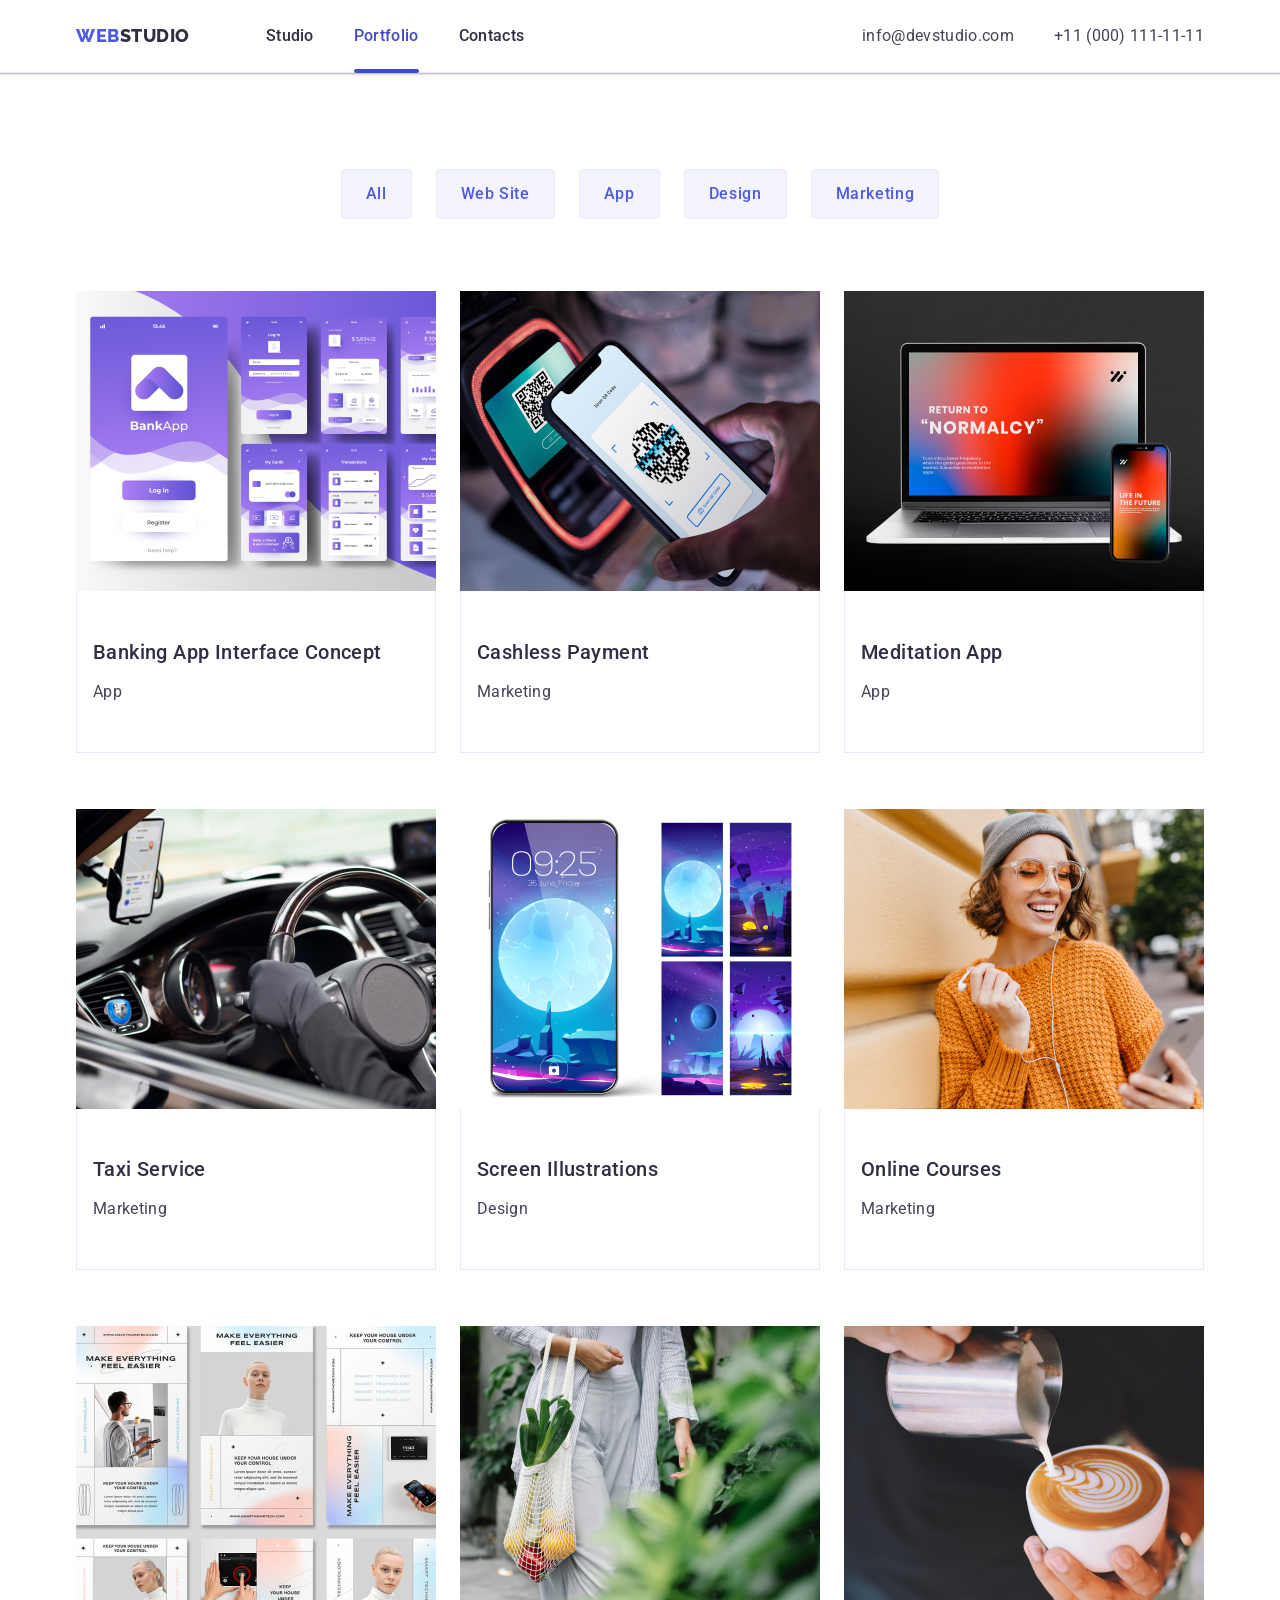
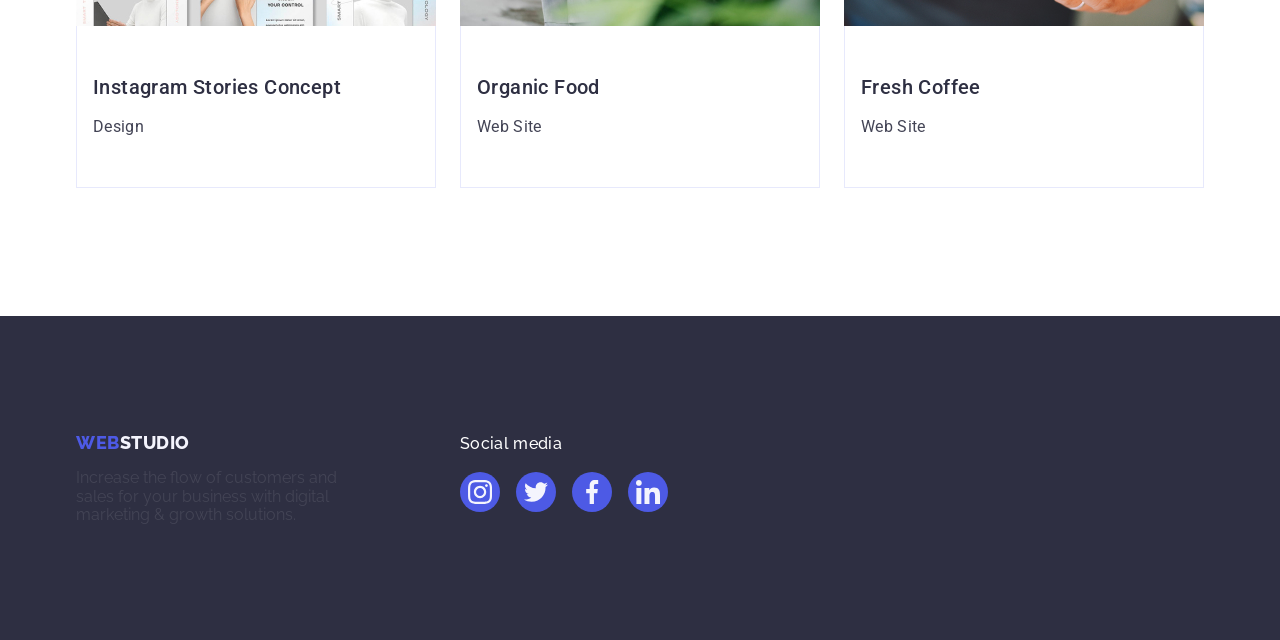
==== portfolio.html @ 7b994e78 "ю" ====
<!DOCTYPE html>
<html lang="en">

<head>
    <meta charset="UTF-8">
    <meta http-equiv="X-UA-Compatible" content="IE=edge">
    <meta name="viewport" content="width=device-width, initial-scale=1.0">
    <link rel="stylesheet" href="https://cdnjs.cloudflare.com/ajax/libs/modern-normalize/2.0.0/modern-normalize.min.css"
        integrity="sha512-4xo8blKMVCiXpTaLzQSLSw3KFOVPWhm/TRtuPVc4WG6kUgjH6J03IBuG7JZPkcWMxJ5huwaBpOpnwYElP/m6wg=="
        crossorigin="anonymous" referrerpolicy="no-referrer" />
    <link rel="stylesheet" href="./css/styles.css">
    <link rel="preconnect" href="https://fonts.googleapis.com">
    <link rel="preconnect" href="https://fonts.gstatic.com" crossorigin>
    <link
        href="https://fonts.googleapis.com/css2?family=Raleway:wght@800&family=Roboto:ital,wght@0,400;0,500;0,700;1,400&display=swap"
        rel="stylesheet">
    <link rel="stylesheet" href="node_modules/modern-normalize/modern-normalize.css">
    <link rel="stylesheet" href="./css/styles.css">
    <title>Document</title>
</head>

<body>

    <!-- header -->

    <header class="header">
        <div class="container-div container">
            <nav class="nav">
                <a class="logo link" href="./index.html">Web<span class="logo-color">Studio</span></a>
                <ul class="nav-menu list">
                    <li><a class="nav-menu-link link" href="./index.html">Studio</a></li>
                    <li><a class="nav-menu-link link current " href="./portfolio.html">Portfolio</a></li>
                    <li><a class="nav-menu-link link" href="">Contacts</a></li>
                </ul>
            </nav>
            <address class="address">
                <ul class="address-list list">
                    <li>
                        <a class="address-link link" href="mailto:info@devstudio.com">info@devstudio.com</a>
                    </li>
                    <li>
                        <a class="address-link link" href="tel:+110001111111">+11 (000) 111-11-11</a>
                    </li>
                </ul>
            </address>
        </div>
    </header>

    <!-- main -->

    <main>
        <section class="portfolio-main">
            <div class="container">
                <h1 hidden>What are we doing</h1>
                <ul class="portfolio-btn-list list">
                    <li><button class="button-link" type="button">All</button></li>
                    <li><button class="button-link" type="button">Web Site</button></li>
                    <li><button class="button-link" type="button">App</button></li>
                    <li><button class="button-link" type="button">Design</button></li>
                    <li><button class="button-link" type="button">Marketing</button></li>
                </ul>
                <ul class="portfolio-main-list list">
                    <li class="portf-li">
                        <a class="portf-a link" href="">
                            <div class="img-container">
                                <img class="" src="./images/img-portf-1.jpg"
                                    alt="a lot of phones on the purple background">
                                <p class="img-text"> 14 Stylish and User-Friendly App Design Concepts · Task Manager App
                                    · Calorie Tracker App · Exotic Fruit Ecommerce App · Cloud Storage App</p>
                            </div>
                            <div class="main-container-portf">
                                <h2 class="sect-h">Banking App Interface Concept</h2>
                                <p class="sect-p">App</p>
                            </div>
                        </a>
                    </li>
                    <li class="portf-li">
                        <a class="portf-a link" href="">
                            <div class="img-container">
                                <img src="./images/img-portf-2.jpg" alt="iphone on the background of the scaner">
                                <p class="img-text"> 14 Stylish and User-Friendly App Design Concepts · Task Manager App
                                    · Calorie Tracker App · Exotic Fruit Ecommerce App · Cloud Storage App</p>
                            </div>
                            <div class="main-container-portf">
                                <h2 class="sect-h">Cashless Payment</h2>
                                <p class="sect-p">Marketing</p>
                            </div>
                        </a>
                    </li>
                    <li class="portf-li">
                        <a class="portf-a link" href="">
                            <div class="img-container">
                                <img src="./images/img-portf-3.jpg" alt="iphone on the background of the MacBook">
                                <p class="img-text"> 14 Stylish and User-Friendly App Design Concepts · Task Manager App
                                    · Calorie Tracker App · Exotic Fruit Ecommerce App · Cloud Storage App</p>
                            </div>
                            <div class="main-container-portf">
                                <h2 class="sect-h">Meditation App</h2>
                                <p class="sect-p">App</p>
                            </div>
                        </a>
                    </li>
                    <li class="portf-li">
                        <a class="portf-a link" href="">
                            <div class="img-container">
                                <img src="./images/img-portf-4.jpg" alt="taxi salon" class="sect-2-img">
                                <p class="img-text"> 14 Stylish and User-Friendly App Design Concepts · Task Manager App
                                    · Calorie Tracker App · Exotic Fruit Ecommerce App · Cloud Storage App</p>
                            </div>
                            <div class="main-container-portf">
                                <h2 class="sect-h">Taxi Service</h2>
                                <p class="sect-p">Marketing</p>
                            </div>
                        </a>
                    </li>
                    <li class="portf-li">
                        <a class="portf-a link" href="">
                            <div class="img-container">
                                <img src="./images/img-portf-5.jpg" alt="purple phones">
                                <p class="img-text"> 14 Stylish and User-Friendly App Design Concepts · Task Manager App
                                    · Calorie Tracker App · Exotic Fruit Ecommerce App · Cloud Storage App</p>
                            </div>
                            <div class="main-container-portf">
                                <h2 class="sect-h">Screen Illustrations</h2>
                                <p class="sect-p">Design</p>
                            </div>
                        </a>
                    </li>
                    <li class="portf-li">
                        <a class="portf-a link" href="">
                            <div class="img-container">
                                <img src="./images/img-portf-6.jpg" alt="women in a yellow blouse">
                                <p class="img-text"> 14 Stylish and User-Friendly App Design Concepts · Task Manager App
                                    · Calorie Tracker App · Exotic Fruit Ecommerce App · Cloud Storage App</p>
                            </div>
                            <div class="main-container-portf">
                                <h2 class="sect-h">Online Courses</h2>
                                <p class="sect-p">Marketing</p>
                            </div>
                        </a>
                    </li>
                    <li class="portf-li">
                        <a class="portf-a link" href="">
                            <div class="img-container">
                                <img src="./images/img-portf-7.jpg" alt="instagramm stories">
                                <p class="img-text"> 14 Stylish and User-Friendly App Design Concepts · Task Manager App
                                    · Calorie Tracker App · Exotic Fruit Ecommerce App · Cloud Storage App</p>
                            </div>
                            <div class="main-container-portf">
                                <h2 class="sect-h">Instagram Stories Concept</h2>
                                <p class="sect-p">Design</p>
                            </div>
                        </a>
                    </li>
                    <li class="portf-li">
                        <a class="portf-a link" href="">
                            <div class="img-container">
                                <img src="./images/img-portf-8.jpg" alt="organic fod in a packet">
                                <p class="img-text"> 14 Stylish and User-Friendly App Design Concepts · Task Manager App
                                    · Calorie Tracker App · Exotic Fruit Ecommerce App · Cloud Storage App</p>
                            </div>
                            <div class="main-container-portf">
                                <h2 class="sect-h">Organic Food</h2>
                                <p class="sect-p">Web Site</p>
                            </div>
                        </a>
                    </li>
                    <li class="portf-li">
                        <a class="portf-a link" href="">
                            <div class="img-container">
                                <img src="./images/img-portf-9.jpg" alt="coffe">
                                <p class="img-text"> 14 Stylish and User-Friendly App Design Concepts · Task Manager App
                                    · Calorie Tracker App · Exotic Fruit Ecommerce App · Cloud Storage App</p>
                            </div>
                            <div class="main-container-portf">
                                <h2 class="sect-h">Fresh Coffee</h2>
                                <p class="sect-p">Web Site</p>
                            </div>
                        </a>
                    </li>
                </ul>
            </div>
        </section>
    </main>
    <!-- footer -->


    <footer class="footer">
        <div class="container-footer container">
            <div class="footer-div">
                <a class="logo link" href="./index.html">Web<span class="footer-span">Studio</span></a>
                <p class="footer-p">
                    Increase the flow of customers and sales for your business with digital marketing & growth
                    solutions.
                </p>
            </div>
            <div class="soc-footer-container">
                <p class="footer-soc-text">Social media</p>
                <ul class="footer-list list">
                    <li class="footer-li">
                        <a class="footer-a" href="">
                            <svg class="footer-svg" width="24" height="24">
                                <use href="./images/icons.svg#icon-instagram-1"></use>
                            </svg>
                        </a>
                    </li>
                    <li class="footer-li">
                        <a class="footer-a" href="">
                            <svg class="footer-svg" width="24" height="24">
                                <use href="./images/icons.svg#icon-twitter-1"></use>
                            </svg>
                        </a>
                    </li>
                    <li class="footer-li">
                        <a class="footer-a" href="">
                            <svg class="footer-svg" width="24" height="24">
                                <use href="./images/icons.svg#icon-facebook-1"></use>
                            </svg>
                        </a>
                    </li>
                    <li class="footer-li">
                        <a class="footer-a" href="">
                            <svg class="footer-svg" width="24" height="24">
                                <use href="./images/icons.svg#icon-linkedin-1"></use>
                            </svg>
                        </a>
                    </li>

                </ul>
            </div>
        </div>
    </footer>
</body>

</html>
---- css/styles.css ----
:root {
    --logo-color: #4D5AE5;
    --text-color: #2E2F42;
    --address-color: #434455;
    --portf-btn-backgr-color: #F4F4FD;
    --portfolio-color: #E7E9FC;
    --custom-color: #8E8F99;
    --footer-p-color: #FFFFFF;
}

img {
    display: block;
}


/* body */
body {
    font-family: 'Roboto', sans-serif;
    color: #434455;
    background-color: #FFFFFF;
}

.main-container-portf {
    padding: 32px 16px;
    border: 1px solid var(--portfolio-color);
    border-top: none;
    margin-bottom: 8px;
}

.container-div {
    align-items: center;
    display: flex;
}

.container-divv {
    align-items: center;
}

.container-footer {
    display: flex;
    align-items: baseline;
}

.footer-div {
    margin-right: 120px;
}

.container {
    width: 1158px;
    margin-left: auto;
    margin-right: auto;
    padding: 0 15px 0 15px;
}

/* header */

.header {
    border-bottom: 1px solid #E7E9FC;
    box-shadow: 0px 2px 1px rgba(46, 47, 66, 0.08), 0px 1px 1px rgba(46, 47, 66, 0.16), 0px 1px 6px rgba(46, 47, 66, 0.08);
}

.logo {
    font-family: "Raleway", sans-serif;
    font-weight: 800;
    font-size: 18px;
    line-height: 1.17;
    letter-spacing: 0.03em;
    text-transform: uppercase;
    color: var(--logo-color);
    margin-right: 76px;
}

.link {
    text-decoration: none;
}

.list {
    list-style: none;
}

.logo-color {
    color: var(--text-color);
}

.nav {
    display: flex;
    align-items: center;
}

.nav-menu {
    display: flex;
    gap: 40px;
}

.nav-menu-link {
    font-weight: 500;
    font-size: 16px;
    line-height: 1.5;
    letter-spacing: 0.02em;
    color: var(--text-color);
    text-decoration: none;
    display: flex;
    padding: 24px 0;
    position: relative;
    transition-property: color;
    transition-duration: 250ms;
    transition-timing-function: cubic-bezier(0.4, 0, 0.2, 1);

}



.nav-menu-link:hover,
.nav-menu-link:focus,
.nav-menu-link.current {

    color: #404BBF;
}


.nav-menu-link.current::after {
    content: '';
    position: absolute;
    width: 100%;
    height: 4px;
    left: 0px;
    bottom: -1px;
    background-color: #404BBF;
    border-radius: 2px;

}

.nav-menu-link::after {
    content: '';
    position: absolute;
    width: 100%;
    height: 4px;
    left: 0px;
    bottom: -1px;
    background-color: #404BBF;
    border-radius: 2px;

    transform: scaleX(0);
    transform-origin: right;
    transition: transform 250ms linear;
}

.nav-menu-link:hover:after,
.nav-menu-link:focus:after,
.nav-menu-link.current:after {

    transform: scaleX(1);
    transform-origin: left;
}



.address {
    font-style: normal;
    margin-left: auto;
}

.list {
    list-style: none;
    padding-left: 0;
    margin: 0;
}

.address-list {
    display: flex;
    gap: 40px;
}

.address-link {
    font-size: 16px;
    line-height: 1.5;
    letter-spacing: 0.02em;
    color: var(--address-color);
    transition-property: color;
    transition-duration: 250ms;
    transition-timing-function: cubic-bezier(0.4, 0, 0.2, 1);
}

.address-link:hover,
.address-link:focus {
    color: #404BBF;
}

/*--------------- MAIN ------------------*/

.hero {
    background-color: var(--text-color);
    padding: 188px 0;
    background-image: linear-gradient(rgba(46, 47, 66, 0.7), rgba(46, 47, 66, 0.7)), url(../images/hero-image-1.jpg );
    max-width: 1440px;
    background-repeat: no-repeat;
    background-position: center;
    background-size: cover;
}

.hero-h {
    margin-left: auto;
    margin-right: auto;
    margin-bottom: 48px;
    font-size: 56px;
    line-height: 1.07;
    text-align: center;
    letter-spacing: 0.02em;
    color: #FFFFFF;
    max-width: 496px;
}

.hero-btn {
    margin-right: auto;
    margin-left: auto;
    background-color: #4D5AE5;
    font-family: 'Roboto', sans-serif;
    font-weight: 500;
    font-size: 16px;
    line-height: 1.5;
    letter-spacing: 0.04em;
    color: #FFFFFF;
    cursor: pointer;
    min-width: 169px;
    height: 56px;
    border: none;
    border-radius: 4px;
    display: block;
    transition: background-color 250ms cubic-bezier(0.4, 0, 0.2, 1);
}

.hero-btn:hover,
.hero-btn:focus {
    background-color: #404BBF;
}

/*----------------- ABOUT-US ------------------*/

.about-svg-main {
    display: flex;
    align-items: center;
    justify-content: center;
    height: 112px;
    background-color: #F4F4FD;
    border-radius: 4px;
    margin-bottom: 8px;
    width: 264px;
    height: 112px;
    order: 0;
    flex-grow: 0;
}

.about-ul-svg {
    display: flex;
    gap: 24px;
}



.about-us {
    padding: 120px 0;
}

.about-ul {
    display: flex;
    gap: 24px;
}

.about-li {
    width: calc((100%-72px)/4);
}

.visually-hidden {
    position: absolute;
    width: 1px;
    height: 1px;
    margin: -1px;
    border: 0;
    padding: 0;
    white-space: nowrap;
    clip-path: inset(100%);
    clip: rect(0 0 0 0);
    overflow: hidden;
}

.about-list-h {
    font-weight: 500;
    font-size: 20px;
    line-height: 24px;
    letter-spacing: 0.02em;
    color: var(--text-color);
    margin-bottom: 8px;
}

.text {
    font-family: 'Roboto';
    font-style: normal;
    font-weight: 400;
    font-size: 16px;
    line-height: 24px;
    letter-spacing: 0.02em;
    color: #434455;
}

/*----------------- speciality -----------------*/

.speciality {
    padding-bottom: 120px;
}

.speciality-h {
    font-size: 36px;
    line-height: 1.11;
    text-align: center;
    letter-spacing: 0.02em;
    text-transform: capitalize;
    color: var(--text-color);
    margin-bottom: 72px;
}

.speciality-list {
    display: flex;
    gap: 24px;
    justify-content: center;
}

.speciality-li {
    width: calc((100%-48px)/3);
}

/*----------------- OUR-TEAM -------------------*/

.team {
    background-color: #F4F4FD;
    padding: 120px 0;
}

.team-li:hover,
.team-li:focus {
    box-shadow: 0px 5px 8px px rgba(0, 0, 0, 0.3);
}

.team-h {
    font-size: 36px;
    line-height: 1.11;
    text-align: center;
    letter-spacing: 0.02em;
    text-transform: capitalize;
    color: var(--text-color);
    margin-bottom: 72px;
}

.team-list {
    display: flex;
    gap: 24px;
}

.team-li {
    background-color: #FFFFFF;
    width: calc((100%-72px)/4);
    border-radius: 0px 0px 4px 4px;
    box-shadow: 0px 1px 6px rgba(46, 47, 66, 0.08), 0px 1px 1px rgba(46, 47, 66, 0.16), 0px 2px 1px rgba(46, 47, 66, 0.08);
    ;
}

.container-info {
    padding: 32px 16px;
}

.team-list-h {
    font-weight: 500;
    font-size: 20px;
    line-height: 1.2;
    letter-spacing: 0.02em;
    color: var(--text-color);
    text-align: center;
    margin-bottom: 8px;
}

.team-p {
    font-size: 16px;
    line-height: 1.5;
    letter-spacing: 0.02em;
    text-align: center;
}


.team-soc-list {
    display: flex;
    justify-content: center;
    gap: 24px;
    margin-bottom: 32px;
}

.team-soc-li {
    width: 40px;
    height: 40px;
}

.team-soc-a {
    width: 100%;
    height: 100%;
    border-radius: 50%;
    background-color: var(--logo-color);
    display: flex;
    align-items: center;
    justify-content: center;
    transition: background-color 250ms cubic-bezier(0.4, 0, 0.2, 1);
}

.team-soc-a:hover,
.team-soc-a:focus {
    background-color: #404BBF;
}

.team-soc-svg {
    fill: var(--portf-btn-backgr-color);
}

/*--------------- CUSTOM ----------------*/

.custom {
    padding-top: 120px;
    padding-bottom: 120px;
}

.custom-title {
    font-size: 36px;
    line-height: 1.11;
    color: var(--text-color);
    text-align: center;
    margin-bottom: 72px;
}

.custom-list {
    display: flex;
    gap: 24px;
}

.custom-item {
    width: calc((100% - 120px) / 6);
    height: 88px;
}

.custom-a {
    height: 100%;
    width: 100%;
    border: 1px solid #8E8F99;
    border-radius: 4px;
    display: flex;
    align-items: center;
    justify-content: center;
    color: var(--custom-color);
    transition-property: border-color, color;
    transition-duration: 250ms;
    transition-timing-function: cubic-bezier(0.4, 0, 0.2, 1);


}

.custom-a:hover,
.custom-a:focus {
    border-color: #404BBF;
    color: #404BBF;
}

.custom-svg {
    fill: currentColor;
}



/*------------- FOOTER --------------*/

.footer {
    background-color: var(--text-color);
    font-family: "Raleway", sans-serif;
    padding: 100px 0;
}

.footer-span {
    color: #F4F4FD;
}

.logo-footer {
    display: inline-block;
    margin-bottom: 16px;
}

.footer-p {
    max-width: 264px;
    margin-bottom: 16px;
}

.footer-soc-text {
    font-weight: 500;
    font-size: 16px;
    line-height: 1.5;
    letter-spacing: 0.02em;
    color: var(--footer-p-color);
    margin-bottom: 16px;
}

.footer-list {
    display: flex;
    gap: 16px;
}

.footer-li {
    width: 40px;
    height: 40px;
}

.footer-a {
    width: 100%;
    height: 100%;
    background-color: var(--logo-color);
    border-radius: 50%;
    display: flex;
    align-items: center;
    justify-content: center;
    transition: background-color 250ms cubic-bezier(0.4, 0, 0.2, 1);
}

.footer-a:hover,
.footer-a:focus {
    background-color: #31D0AA;
}

.footer-svg {
    fill: var(--portf-btn-backgr-color);
}

/*================ MODAL ===================*/

.backdrop {
    position: fixed;
    top: 0;
    left: 0;
    width: 100%;
    height: 100%;
    background-color: rgba(46, 47, 66, 0.4);
    transition-property: opacity, visibility;
    transition-duration: 250ms;
    transition-timing-function: cubic-bezier(0.4, 0, 0.2, 1);

}

.is-hidden {
    opacity: 0;
    visibility: hidden;
    pointer-events: none;
}

.modalll {
    position: absolute;
    box-shadow: 0px 1px 1px rgba(0, 0, 0, 0.14), 0px 1px 3px rgba(0, 0, 0, 0.12), 0px 2px 1px rgba(0, 0, 0, 0.2);
    ;
    top: 50%;
    left: 50%;
    transform: translate(-50%, -50%) scale(1);
    width: 408px;
    min-height: 584px;
    background-color: #FCFCFC;
    border-radius: 4px;
    transition-property: transform;
    transition-duration: 250ms;
    transition-timing-function: cubic-bezier(0.4, 0, 0.2, 1);
}

.modal-btn {
    position: absolute;
    top: 24px;
    right: 24px;
    width: 24px;
    height: 24px;
    border-radius: 50%;
    display: flex;
    align-items: center;
    justify-content: center;
    background-color: #E7E9FC;
    border: 1px solid rgba(0, 0, 0, 0.1);
    padding: 0;
    cursor: pointer;
    transition-property: background-color, border;
    transition-duration: 250ms;
    transition-timing-function: cubic-bezier(0.4, 0, 0.2, 1);

}

.modal-btn:hover,
.modal-btn:focus {
    background-color: #404BBF;
    border: none;
}

.modal-btn:hover .modal-svg-close,
.modal-btn:focus .modal-svg-close {
    fill: #FFFFFF;

    border: none;
}

.modal-svg-close {
    transition-property: fill;
    transition-duration: 250ms;
    transition-timing-function: cubic-bezier(0.4, 0, 0.2, 1);
}



/*----------------------- PORTFOLIO --------------------------*/
/*----------------------- PORTFOLIO --------------------------*/
/*----------------------- PORTFOLIO --------------------------*/
/*----------------------- PORTFOLIO --------------------------*/

.button-link {
    font-family: 'Roboto', sans-serif;
    font-weight: 500;
    font-size: 16px;
    line-height: 1.5;
    letter-spacing: 0.04em;
    color: var(--logo-color);
    background-color: var(--portf-btn-backgr-color);
    cursor: pointer;
    padding: 12px 24px;
    border: 1px solid var(--portfolio-color);
    border-radius: 4px;
    transition: color 250ms cubic-bezier(0.4, 0, 0.2, 1), background-color 250ms cubic-bezier(0.4, 0, 0.2, 1), border-color 250ms cubic-bezier(0.4, 0, 0.2, 1), box-shadow 250ms cubic-bezier(0.4, 0, 0.2, 1);
}

.button-link:hover,
.button-link:focus {
    color: #FFFFFF;
    background-color: #404BBF;
    border: 1px solid transparent;
    box-shadow: 0px 3px 1px rgba(0, 0, 0, 0.1), 0px 2px 1px rgba(0, 0, 0, 0.08), 0px 2px 2px rgba(0, 0, 0, 0.12);
    ;
}

.link {
    text-decoration: none;
}

.sect-h {
    font-weight: 500;
    font-size: 20px;
    line-height: 1.2;
    letter-spacing: 0.02em;
    color: var(--text-color);
    margin-bottom: 8px;
}

.sect-p {
    font-size: 16px;
    line-height: 1.5;
    letter-spacing: 0.02em;
    color: var(--address-color);
}

.portf-a:hover .img-text,
.portf-a:focus .img-text {
    transform: translateY(0%);
}



.portfolio-main {
    padding: 96px 0 120px;
}

.portfolio-list {
    display: flex;
    justify-content: center;
    gap: 24px;
    margin-bottom: 72px;
}

.portfolio-main-list {
    display: flex;
    flex-wrap: wrap;
    column-gap: 24px;
    row-gap: 48px;
}

.portf-li {
    width: calc((100% - 48px) / 3)
}

.portf-a {
    display: block;
    transition-property: scale, box-shadow;
    transition-duration: 250ms;
    transition-timing-function: cubic-bezier(0.4, 0, 0.2, 1);
}

.portf-a:hover,
.portf-a:focus {
    box-shadow: 0px 1px 6px rgba(46, 47, 66, 0.08), 0px 1px 1px rgba(46, 47, 66, 0.16), 0px 2px 1px rgba(46, 47, 66, 0.08);
    scale: 104%;
    transition-property: scale;
    transition-duration: 250ms;
    transition-timing-function: cubic-bezier(0.4, 0, 0.2, 1);
}

.portfolio-btn-list {
    display: flex;
    justify-content: center;
    gap: 24px;
    margin-bottom: 72px;
}

.img-container {
    position: relative;
    overflow: hidden;

}

.img-text {
    position: absolute;
    top: 0;
    font-size: 16px;
    line-height: 1.5;
    letter-spacing: 0.02em;
    color: var(--portf-btn-backgr-color);
    padding: 40px 32px;
    background-color: #4D5AE5;
    width: 100%;
    height: 100%;
    transition-property: transform;
    transition-duration: 250ms;
    transition-timing-function: cubic-bezier(0.4, 0, 0.2, 1);
    transform: translateY(100%);
    margin: auto;
}
---- css/styles.css ----
:root {
    --logo-color: #4D5AE5;
    --text-color: #2E2F42;
    --address-color: #434455;
    --portf-btn-backgr-color: #F4F4FD;
    --portfolio-color: #E7E9FC;
    --custom-color: #8E8F99;
    --footer-p-color: #FFFFFF;
}

img {
    display: block;
}


/* body */
body {
    font-family: 'Roboto', sans-serif;
    color: #434455;
    background-color: #FFFFFF;
}

.main-container-portf {
    padding: 32px 16px;
    border: 1px solid var(--portfolio-color);
    border-top: none;
    margin-bottom: 8px;
}

.container-div {
    align-items: center;
    display: flex;
}

.container-divv {
    align-items: center;
}

.container-footer {
    display: flex;
    align-items: baseline;
}

.footer-div {
    margin-right: 120px;
}

.container {
    width: 1158px;
    margin-left: auto;
    margin-right: auto;
    padding: 0 15px 0 15px;
}

/* header */

.header {
    border-bottom: 1px solid #E7E9FC;
    box-shadow: 0px 2px 1px rgba(46, 47, 66, 0.08), 0px 1px 1px rgba(46, 47, 66, 0.16), 0px 1px 6px rgba(46, 47, 66, 0.08);
}

.logo {
    font-family: "Raleway", sans-serif;
    font-weight: 800;
    font-size: 18px;
    line-height: 1.17;
    letter-spacing: 0.03em;
    text-transform: uppercase;
    color: var(--logo-color);
    margin-right: 76px;
}

.link {
    text-decoration: none;
}

.list {
    list-style: none;
}

.logo-color {
    color: var(--text-color);
}

.nav {
    display: flex;
    align-items: center;
}

.nav-menu {
    display: flex;
    gap: 40px;
}

.nav-menu-link {
    font-weight: 500;
    font-size: 16px;
    line-height: 1.5;
    letter-spacing: 0.02em;
    color: var(--text-color);
    text-decoration: none;
    display: flex;
    padding: 24px 0;
    position: relative;
    transition-property: color;
    transition-duration: 250ms;
    transition-timing-function: cubic-bezier(0.4, 0, 0.2, 1);

}



.nav-menu-link:hover,
.nav-menu-link:focus,
.nav-menu-link.current {

    color: #404BBF;
}


.nav-menu-link.current::after {
    content: '';
    position: absolute;
    width: 100%;
    height: 4px;
    left: 0px;
    bottom: -1px;
    background-color: #404BBF;
    border-radius: 2px;

}

.nav-menu-link::after {
    content: '';
    position: absolute;
    width: 100%;
    height: 4px;
    left: 0px;
    bottom: -1px;
    background-color: #404BBF;
    border-radius: 2px;

    transform: scaleX(0);
    transform-origin: right;
    transition: transform 250ms linear;
}

.nav-menu-link:hover:after,
.nav-menu-link:focus:after,
.nav-menu-link.current:after {

    transform: scaleX(1);
    transform-origin: left;
}



.address {
    font-style: normal;
    margin-left: auto;
}

.list {
    list-style: none;
    padding-left: 0;
    margin: 0;
}

.address-list {
    display: flex;
    gap: 40px;
}

.address-link {
    font-size: 16px;
    line-height: 1.5;
    letter-spacing: 0.02em;
    color: var(--address-color);
    transition-property: color;
    transition-duration: 250ms;
    transition-timing-function: cubic-bezier(0.4, 0, 0.2, 1);
}

.address-link:hover,
.address-link:focus {
    color: #404BBF;
}

/*--------------- MAIN ------------------*/

.hero {
    background-color: var(--text-color);
    padding: 188px 0;
    background-image: linear-gradient(rgba(46, 47, 66, 0.7), rgba(46, 47, 66, 0.7)), url(../images/hero-image-1.jpg );
    max-width: 1440px;
    background-repeat: no-repeat;
    background-position: center;
    background-size: cover;
}

.hero-h {
    margin-left: auto;
    margin-right: auto;
    margin-bottom: 48px;
    font-size: 56px;
    line-height: 1.07;
    text-align: center;
    letter-spacing: 0.02em;
    color: #FFFFFF;
    max-width: 496px;
}

.hero-btn {
    margin-right: auto;
    margin-left: auto;
    background-color: #4D5AE5;
    font-family: 'Roboto', sans-serif;
    font-weight: 500;
    font-size: 16px;
    line-height: 1.5;
    letter-spacing: 0.04em;
    color: #FFFFFF;
    cursor: pointer;
    min-width: 169px;
    height: 56px;
    border: none;
    border-radius: 4px;
    display: block;
    transition: background-color 250ms cubic-bezier(0.4, 0, 0.2, 1);
}

.hero-btn:hover,
.hero-btn:focus {
    background-color: #404BBF;
}

/*----------------- ABOUT-US ------------------*/

.about-svg-main {
    display: flex;
    align-items: center;
    justify-content: center;
    height: 112px;
    background-color: #F4F4FD;
    border-radius: 4px;
    margin-bottom: 8px;
    width: 264px;
    height: 112px;
    order: 0;
    flex-grow: 0;
}

.about-ul-svg {
    display: flex;
    gap: 24px;
}



.about-us {
    padding: 120px 0;
}

.about-ul {
    display: flex;
    gap: 24px;
}

.about-li {
    width: calc((100%-72px)/4);
}

.visually-hidden {
    position: absolute;
    width: 1px;
    height: 1px;
    margin: -1px;
    border: 0;
    padding: 0;
    white-space: nowrap;
    clip-path: inset(100%);
    clip: rect(0 0 0 0);
    overflow: hidden;
}

.about-list-h {
    font-weight: 500;
    font-size: 20px;
    line-height: 24px;
    letter-spacing: 0.02em;
    color: var(--text-color);
    margin-bottom: 8px;
}

.text {
    font-family: 'Roboto';
    font-style: normal;
    font-weight: 400;
    font-size: 16px;
    line-height: 24px;
    letter-spacing: 0.02em;
    color: #434455;
}

/*----------------- speciality -----------------*/

.speciality {
    padding-bottom: 120px;
}

.speciality-h {
    font-size: 36px;
    line-height: 1.11;
    text-align: center;
    letter-spacing: 0.02em;
    text-transform: capitalize;
    color: var(--text-color);
    margin-bottom: 72px;
}

.speciality-list {
    display: flex;
    gap: 24px;
    justify-content: center;
}

.speciality-li {
    width: calc((100%-48px)/3);
}

/*----------------- OUR-TEAM -------------------*/

.team {
    background-color: #F4F4FD;
    padding: 120px 0;
}

.team-li:hover,
.team-li:focus {
    box-shadow: 0px 5px 8px px rgba(0, 0, 0, 0.3);
}

.team-h {
    font-size: 36px;
    line-height: 1.11;
    text-align: center;
    letter-spacing: 0.02em;
    text-transform: capitalize;
    color: var(--text-color);
    margin-bottom: 72px;
}

.team-list {
    display: flex;
    gap: 24px;
}

.team-li {
    background-color: #FFFFFF;
    width: calc((100%-72px)/4);
    border-radius: 0px 0px 4px 4px;
    box-shadow: 0px 1px 6px rgba(46, 47, 66, 0.08), 0px 1px 1px rgba(46, 47, 66, 0.16), 0px 2px 1px rgba(46, 47, 66, 0.08);
    ;
}

.container-info {
    padding: 32px 16px;
}

.team-list-h {
    font-weight: 500;
    font-size: 20px;
    line-height: 1.2;
    letter-spacing: 0.02em;
    color: var(--text-color);
    text-align: center;
    margin-bottom: 8px;
}

.team-p {
    font-size: 16px;
    line-height: 1.5;
    letter-spacing: 0.02em;
    text-align: center;
}


.team-soc-list {
    display: flex;
    justify-content: center;
    gap: 24px;
    margin-bottom: 32px;
}

.team-soc-li {
    width: 40px;
    height: 40px;
}

.team-soc-a {
    width: 100%;
    height: 100%;
    border-radius: 50%;
    background-color: var(--logo-color);
    display: flex;
    align-items: center;
    justify-content: center;
    transition: background-color 250ms cubic-bezier(0.4, 0, 0.2, 1);
}

.team-soc-a:hover,
.team-soc-a:focus {
    background-color: #404BBF;
}

.team-soc-svg {
    fill: var(--portf-btn-backgr-color);
}

/*--------------- CUSTOM ----------------*/

.custom {
    padding-top: 120px;
    padding-bottom: 120px;
}

.custom-title {
    font-size: 36px;
    line-height: 1.11;
    color: var(--text-color);
    text-align: center;
    margin-bottom: 72px;
}

.custom-list {
    display: flex;
    gap: 24px;
}

.custom-item {
    width: calc((100% - 120px) / 6);
    height: 88px;
}

.custom-a {
    height: 100%;
    width: 100%;
    border: 1px solid #8E8F99;
    border-radius: 4px;
    display: flex;
    align-items: center;
    justify-content: center;
    color: var(--custom-color);
    transition-property: border-color, color;
    transition-duration: 250ms;
    transition-timing-function: cubic-bezier(0.4, 0, 0.2, 1);


}

.custom-a:hover,
.custom-a:focus {
    border-color: #404BBF;
    color: #404BBF;
}

.custom-svg {
    fill: currentColor;
}



/*------------- FOOTER --------------*/

.footer {
    background-color: var(--text-color);
    font-family: "Raleway", sans-serif;
    padding: 100px 0;
}

.footer-span {
    color: #F4F4FD;
}

.logo-footer {
    display: inline-block;
    margin-bottom: 16px;
}

.footer-p {
    max-width: 264px;
    margin-bottom: 16px;
}

.footer-soc-text {
    font-weight: 500;
    font-size: 16px;
    line-height: 1.5;
    letter-spacing: 0.02em;
    color: var(--footer-p-color);
    margin-bottom: 16px;
}

.footer-list {
    display: flex;
    gap: 16px;
}

.footer-li {
    width: 40px;
    height: 40px;
}

.footer-a {
    width: 100%;
    height: 100%;
    background-color: var(--logo-color);
    border-radius: 50%;
    display: flex;
    align-items: center;
    justify-content: center;
    transition: background-color 250ms cubic-bezier(0.4, 0, 0.2, 1);
}

.footer-a:hover,
.footer-a:focus {
    background-color: #31D0AA;
}

.footer-svg {
    fill: var(--portf-btn-backgr-color);
}

/*================ MODAL ===================*/

.backdrop {
    position: fixed;
    top: 0;
    left: 0;
    width: 100%;
    height: 100%;
    background-color: rgba(46, 47, 66, 0.4);
    transition-property: opacity, visibility;
    transition-duration: 250ms;
    transition-timing-function: cubic-bezier(0.4, 0, 0.2, 1);

}

.is-hidden {
    opacity: 0;
    visibility: hidden;
    pointer-events: none;
}

.modalll {
    position: absolute;
    box-shadow: 0px 1px 1px rgba(0, 0, 0, 0.14), 0px 1px 3px rgba(0, 0, 0, 0.12), 0px 2px 1px rgba(0, 0, 0, 0.2);
    ;
    top: 50%;
    left: 50%;
    transform: translate(-50%, -50%) scale(1);
    width: 408px;
    min-height: 584px;
    background-color: #FCFCFC;
    border-radius: 4px;
    transition-property: transform;
    transition-duration: 250ms;
    transition-timing-function: cubic-bezier(0.4, 0, 0.2, 1);
}

.modal-btn {
    position: absolute;
    top: 24px;
    right: 24px;
    width: 24px;
    height: 24px;
    border-radius: 50%;
    display: flex;
    align-items: center;
    justify-content: center;
    background-color: #E7E9FC;
    border: 1px solid rgba(0, 0, 0, 0.1);
    padding: 0;
    cursor: pointer;
    transition-property: background-color, border;
    transition-duration: 250ms;
    transition-timing-function: cubic-bezier(0.4, 0, 0.2, 1);

}

.modal-btn:hover,
.modal-btn:focus {
    background-color: #404BBF;
    border: none;
}

.modal-btn:hover .modal-svg-close,
.modal-btn:focus .modal-svg-close {
    fill: #FFFFFF;

    border: none;
}

.modal-svg-close {
    transition-property: fill;
    transition-duration: 250ms;
    transition-timing-function: cubic-bezier(0.4, 0, 0.2, 1);
}



/*----------------------- PORTFOLIO --------------------------*/
/*----------------------- PORTFOLIO --------------------------*/
/*----------------------- PORTFOLIO --------------------------*/
/*----------------------- PORTFOLIO --------------------------*/

.button-link {
    font-family: 'Roboto', sans-serif;
    font-weight: 500;
    font-size: 16px;
    line-height: 1.5;
    letter-spacing: 0.04em;
    color: var(--logo-color);
    background-color: var(--portf-btn-backgr-color);
    cursor: pointer;
    padding: 12px 24px;
    border: 1px solid var(--portfolio-color);
    border-radius: 4px;
    transition: color 250ms cubic-bezier(0.4, 0, 0.2, 1), background-color 250ms cubic-bezier(0.4, 0, 0.2, 1), border-color 250ms cubic-bezier(0.4, 0, 0.2, 1), box-shadow 250ms cubic-bezier(0.4, 0, 0.2, 1);
}

.button-link:hover,
.button-link:focus {
    color: #FFFFFF;
    background-color: #404BBF;
    border: 1px solid transparent;
    box-shadow: 0px 3px 1px rgba(0, 0, 0, 0.1), 0px 2px 1px rgba(0, 0, 0, 0.08), 0px 2px 2px rgba(0, 0, 0, 0.12);
    ;
}

.link {
    text-decoration: none;
}

.sect-h {
    font-weight: 500;
    font-size: 20px;
    line-height: 1.2;
    letter-spacing: 0.02em;
    color: var(--text-color);
    margin-bottom: 8px;
}

.sect-p {
    font-size: 16px;
    line-height: 1.5;
    letter-spacing: 0.02em;
    color: var(--address-color);
}

.portf-a:hover .img-text,
.portf-a:focus .img-text {
    transform: translateY(0%);
}



.portfolio-main {
    padding: 96px 0 120px;
}

.portfolio-list {
    display: flex;
    justify-content: center;
    gap: 24px;
    margin-bottom: 72px;
}

.portfolio-main-list {
    display: flex;
    flex-wrap: wrap;
    column-gap: 24px;
    row-gap: 48px;
}

.portf-li {
    width: calc((100% - 48px) / 3)
}

.portf-a {
    display: block;
    transition-property: scale, box-shadow;
    transition-duration: 250ms;
    transition-timing-function: cubic-bezier(0.4, 0, 0.2, 1);
}

.portf-a:hover,
.portf-a:focus {
    box-shadow: 0px 1px 6px rgba(46, 47, 66, 0.08), 0px 1px 1px rgba(46, 47, 66, 0.16), 0px 2px 1px rgba(46, 47, 66, 0.08);
    scale: 104%;
    transition-property: scale;
    transition-duration: 250ms;
    transition-timing-function: cubic-bezier(0.4, 0, 0.2, 1);
}

.portfolio-btn-list {
    display: flex;
    justify-content: center;
    gap: 24px;
    margin-bottom: 72px;
}

.img-container {
    position: relative;
    overflow: hidden;

}

.img-text {
    position: absolute;
    top: 0;
    font-size: 16px;
    line-height: 1.5;
    letter-spacing: 0.02em;
    color: var(--portf-btn-backgr-color);
    padding: 40px 32px;
    background-color: #4D5AE5;
    width: 100%;
    height: 100%;
    transition-property: transform;
    transition-duration: 250ms;
    transition-timing-function: cubic-bezier(0.4, 0, 0.2, 1);
    transform: translateY(100%);
    margin: auto;
}
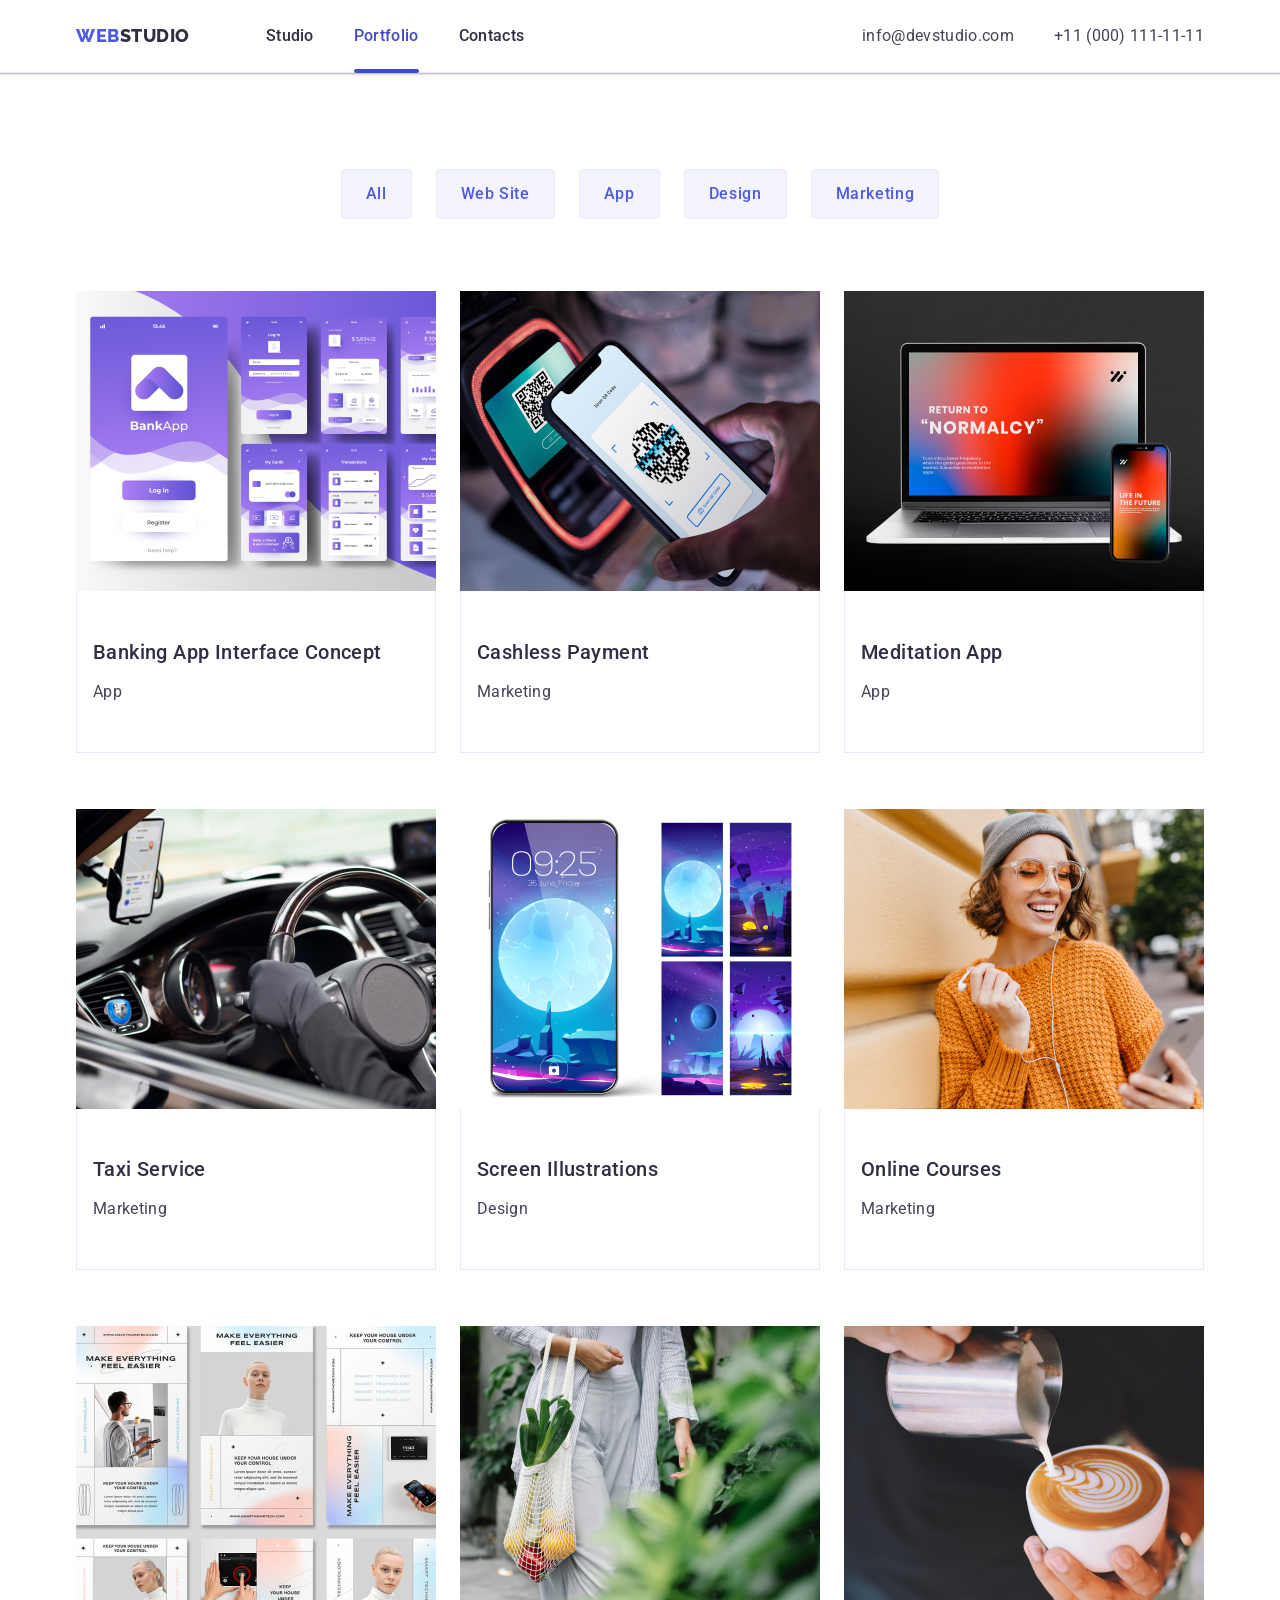
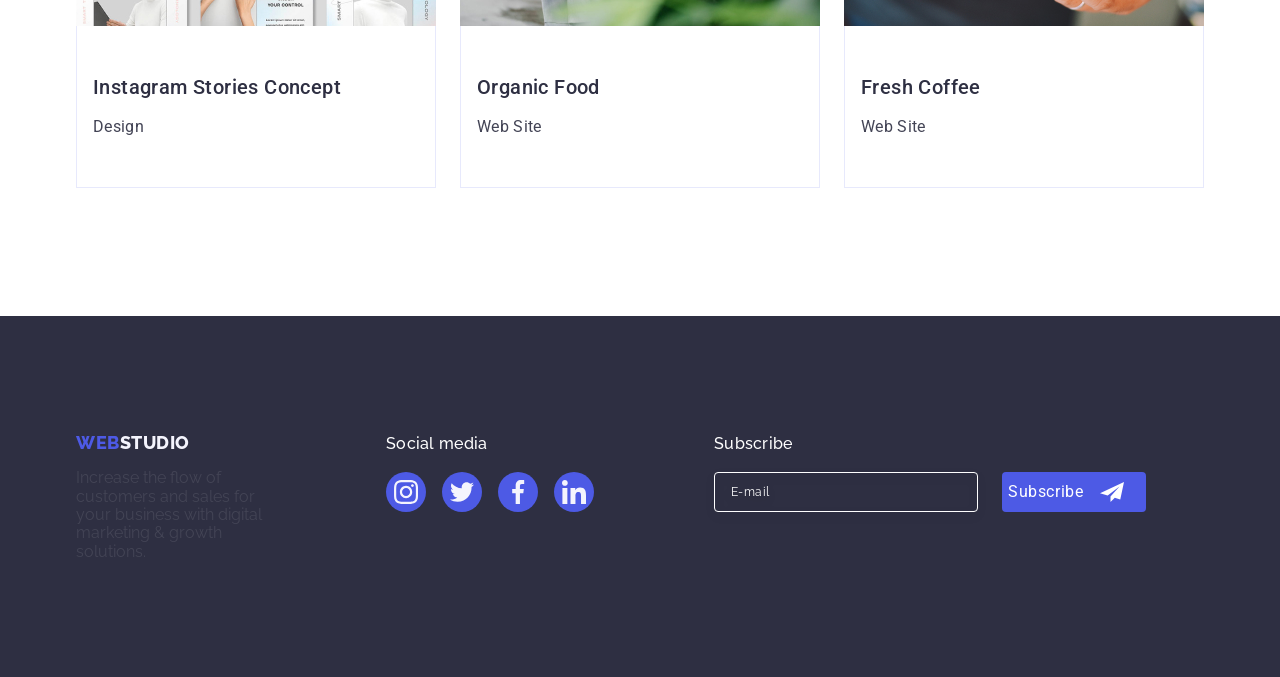
==== commit 304d3316: "ю" ====
--- a/portfolio.html
+++ b/portfolio.html
@@ -228,6 +228,20 @@
 
                 </ul>
             </div>
+            <div class="sub-info">
+            <p class="sub-text">
+            Subscribe
+            </p>
+            <form class="sub-form">
+                <label class="sub-label" for="">
+                    <input class="footer-input" name="downloud" type="email" placeholder="E-mail">
+                </label>
+                <button class="submit" type="submit">Subscribe <svg class="footer-sub-svg" width="24"
+                    height="24px">
+                    <use href="./images/icons.svg#icon-Frame-3"></use>
+                </svg></button>
+            </form>
+            </div>
         </div>
     </footer>
 </body>
--- a/css/styles.css
+++ b/css/styles.css
@@ -532,6 +532,75 @@
 
 .footer-svg {
     fill: var(--portf-btn-backgr-color);
+}
+
+.sub-info {
+    margin-left: 120px;
+    margin-right: 156px;
+}
+
+.sub-text {
+    margin: auto;
+    margin-bottom: 16px;
+    font-weight: 500;
+    font-size: 16px;
+    line-height: 1.5;
+    letter-spacing: 0.02em;
+    color: #FFFFFF;
+}
+
+.sub-form {
+    display: flex;
+
+}
+
+.sub-label {
+    gap: 24px;
+
+}
+
+.footer-input {
+    width: 264px;
+    height: 40px;
+    border: 1px solid #FFFFFF;
+    background-color: transparent;
+    font-size: 12px;
+    line-height: 1.5;
+    letter-spacing: 0.04em;
+    padding-left: 16px;
+    filter: drop-shadow(0px 4px 4px rgba(0, 0, 0, 0.15));
+    border-radius: 4px;
+    color: #FFFFFF;
+}
+
+input::placeholder {
+    color: #FFFFFF;
+}
+
+.submit {
+    height: 40px;
+    display: flex;
+    justify-content: center;
+    align-items: center;
+    font-family: "Roboto", sans-serif;
+    font-size: 16px;
+    font-weight: 16px;
+    line-height: 1.5;
+    letter-spacing: 0.04em;
+    color: #FFFFFF;
+    cursor: pointer;
+    background-color: #4D5AE5;
+    border: none;
+    border-radius: 4px;
+    margin-left: 24px;
+
+}
+
+.footer-sub-svg {
+    fill: #FFFFFF;
+    margin: auto;
+    margin-left: 16px;
+    margin-right: 16px;
 }
 
 /*================ MODAL ===================*/
--- a/css/styles.css
+++ b/css/styles.css
@@ -532,6 +532,75 @@
 
 .footer-svg {
     fill: var(--portf-btn-backgr-color);
+}
+
+.sub-info {
+    margin-left: 120px;
+    margin-right: 156px;
+}
+
+.sub-text {
+    margin: auto;
+    margin-bottom: 16px;
+    font-weight: 500;
+    font-size: 16px;
+    line-height: 1.5;
+    letter-spacing: 0.02em;
+    color: #FFFFFF;
+}
+
+.sub-form {
+    display: flex;
+
+}
+
+.sub-label {
+    gap: 24px;
+
+}
+
+.footer-input {
+    width: 264px;
+    height: 40px;
+    border: 1px solid #FFFFFF;
+    background-color: transparent;
+    font-size: 12px;
+    line-height: 1.5;
+    letter-spacing: 0.04em;
+    padding-left: 16px;
+    filter: drop-shadow(0px 4px 4px rgba(0, 0, 0, 0.15));
+    border-radius: 4px;
+    color: #FFFFFF;
+}
+
+input::placeholder {
+    color: #FFFFFF;
+}
+
+.submit {
+    height: 40px;
+    display: flex;
+    justify-content: center;
+    align-items: center;
+    font-family: "Roboto", sans-serif;
+    font-size: 16px;
+    font-weight: 16px;
+    line-height: 1.5;
+    letter-spacing: 0.04em;
+    color: #FFFFFF;
+    cursor: pointer;
+    background-color: #4D5AE5;
+    border: none;
+    border-radius: 4px;
+    margin-left: 24px;
+
+}
+
+.footer-sub-svg {
+    fill: #FFFFFF;
+    margin: auto;
+    margin-left: 16px;
+    margin-right: 16px;
 }
 
 /*================ MODAL ===================*/
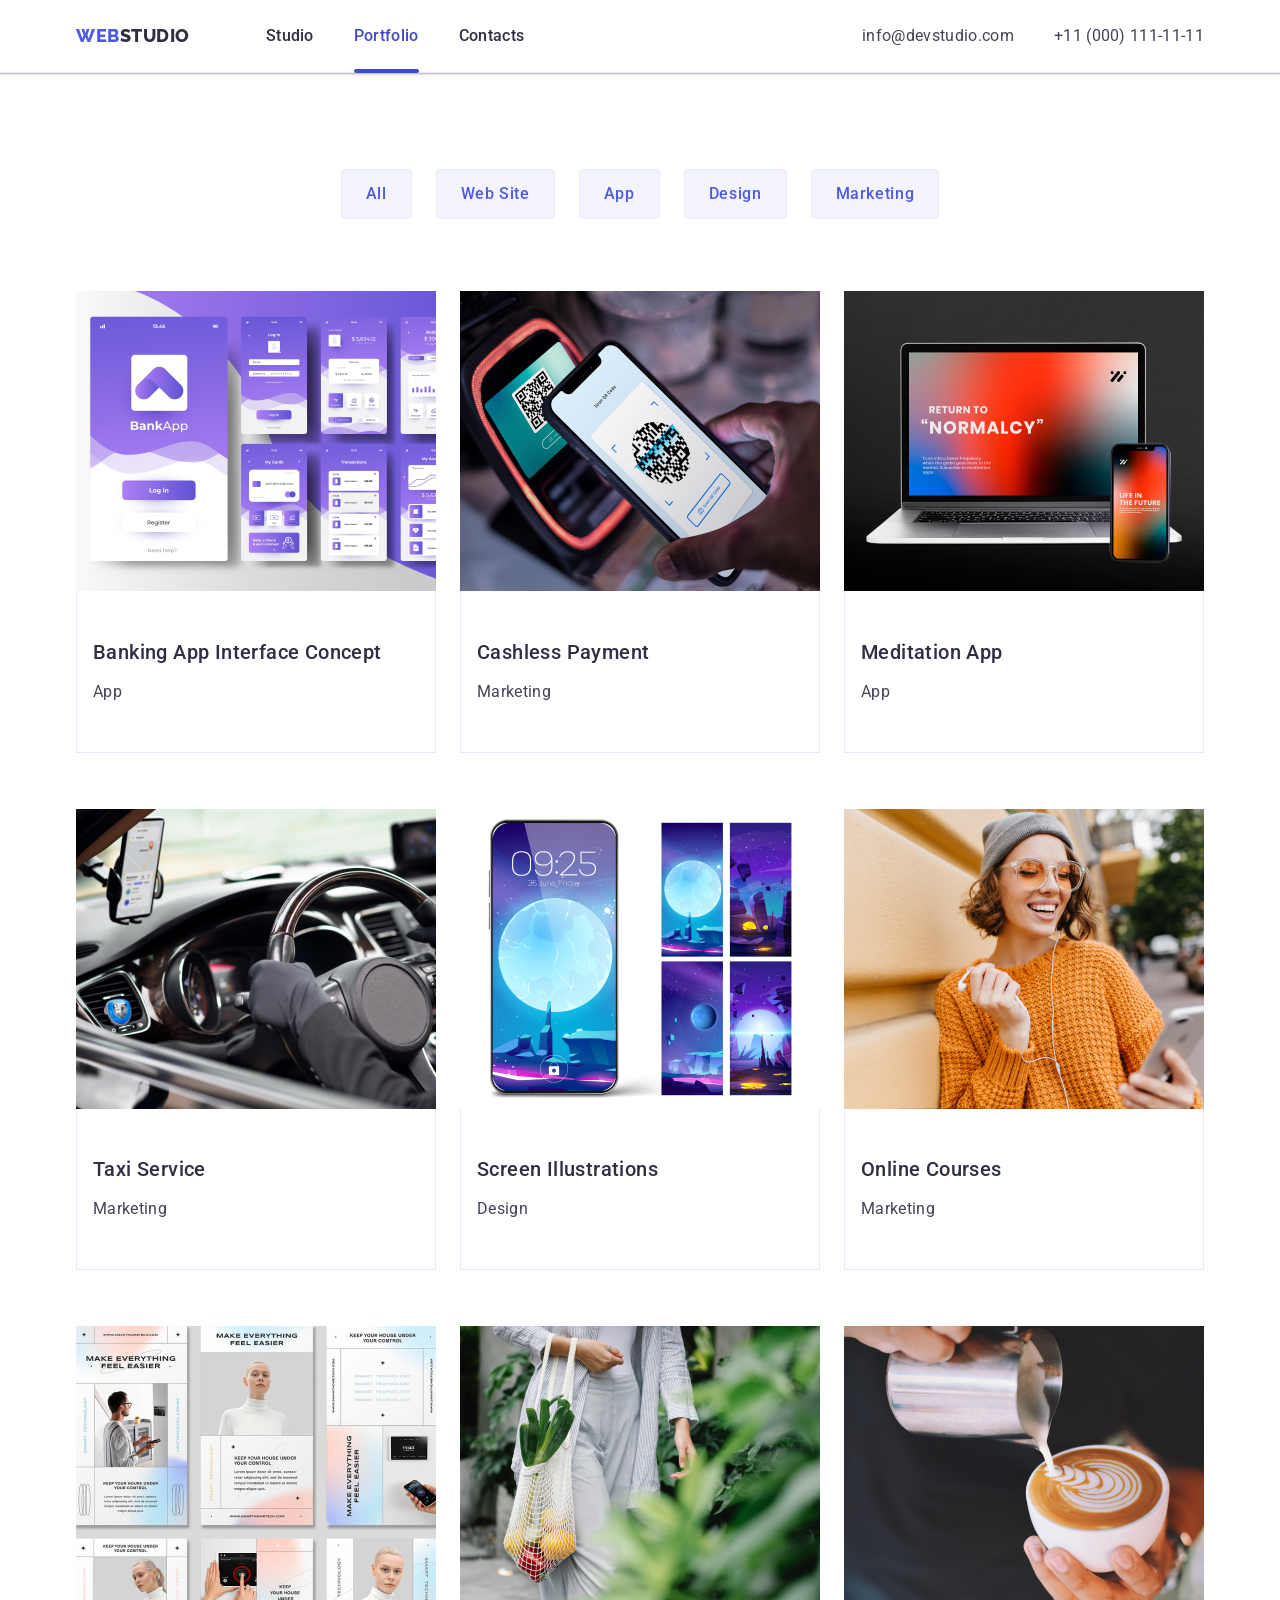
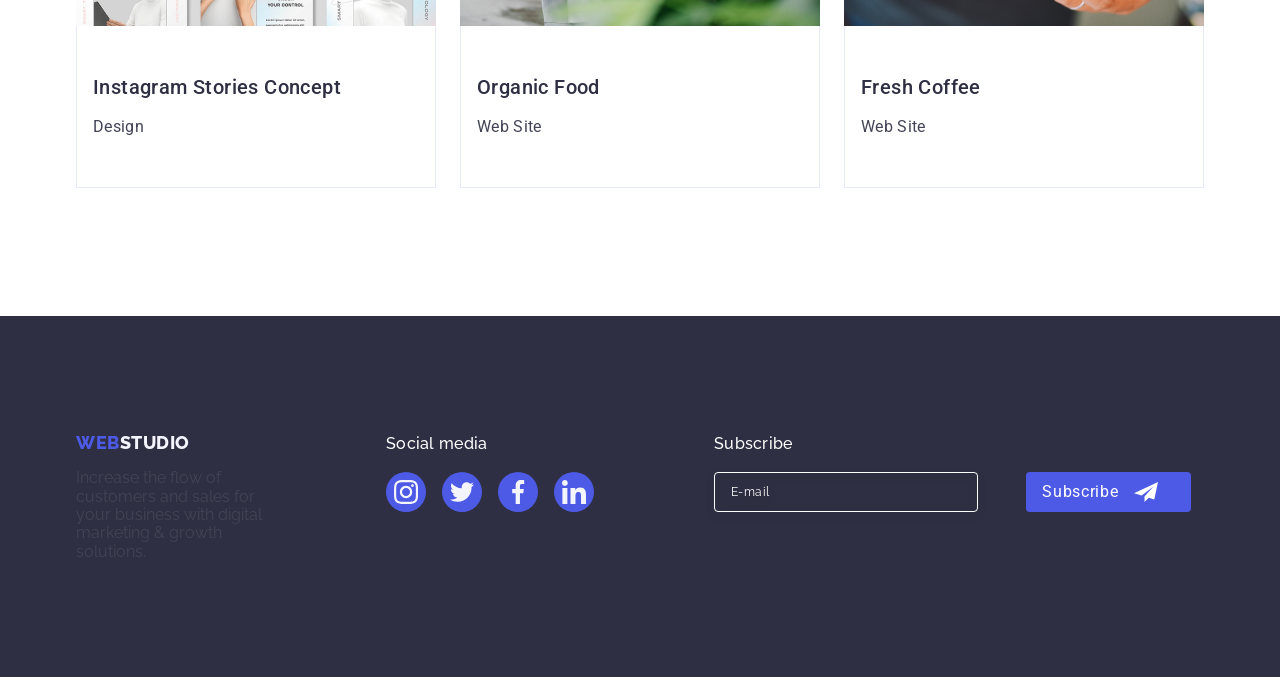
==== commit 50d99d79: "ю" ====
--- a/portfolio.html
+++ b/portfolio.html
@@ -237,7 +237,7 @@
                     <input class="footer-input" name="downloud" type="email" placeholder="E-mail">
                 </label>
                 <button class="submit" type="submit">Subscribe <svg class="footer-sub-svg" width="24"
-                    height="24px">
+                    height="24">
                     <use href="./images/icons.svg#icon-Frame-3"></use>
                 </svg></button>
             </form>
--- a/css/styles.css
+++ b/css/styles.css
@@ -551,7 +551,7 @@
 
 .sub-form {
     display: flex;
-
+    gap: 24px;
 }
 
 .sub-label {
@@ -584,7 +584,8 @@
     align-items: center;
     font-family: "Roboto", sans-serif;
     font-size: 16px;
-    font-weight: 16px;
+    min-width: 165px;
+    font-weight: 500px;
     line-height: 1.5;
     letter-spacing: 0.04em;
     color: #FFFFFF;
@@ -593,7 +594,7 @@
     border: none;
     border-radius: 4px;
     margin-left: 24px;
-
+    
 }
 
 .footer-sub-svg {
--- a/css/styles.css
+++ b/css/styles.css
@@ -551,7 +551,7 @@
 
 .sub-form {
     display: flex;
-
+    gap: 24px;
 }
 
 .sub-label {
@@ -584,7 +584,8 @@
     align-items: center;
     font-family: "Roboto", sans-serif;
     font-size: 16px;
-    font-weight: 16px;
+    min-width: 165px;
+    font-weight: 500px;
     line-height: 1.5;
     letter-spacing: 0.04em;
     color: #FFFFFF;
@@ -593,7 +594,7 @@
     border: none;
     border-radius: 4px;
     margin-left: 24px;
-
+    
 }
 
 .footer-sub-svg {
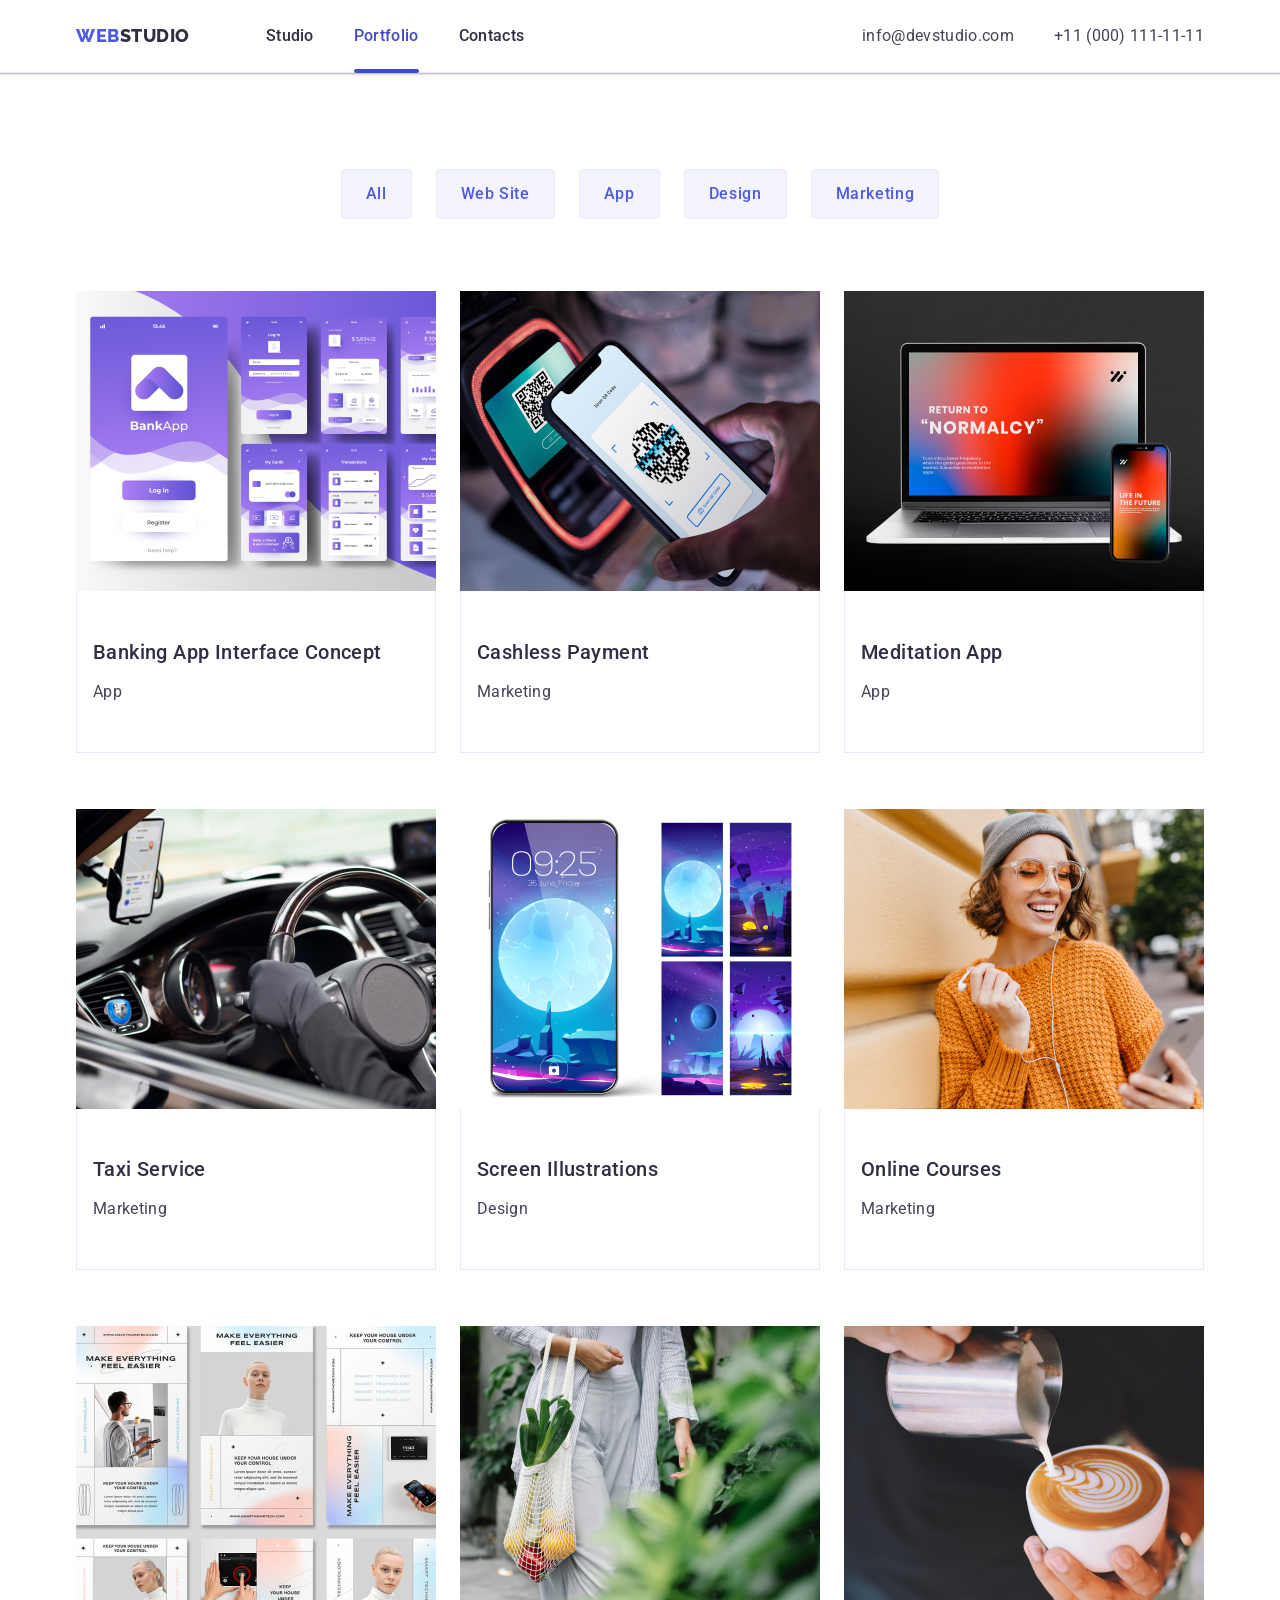
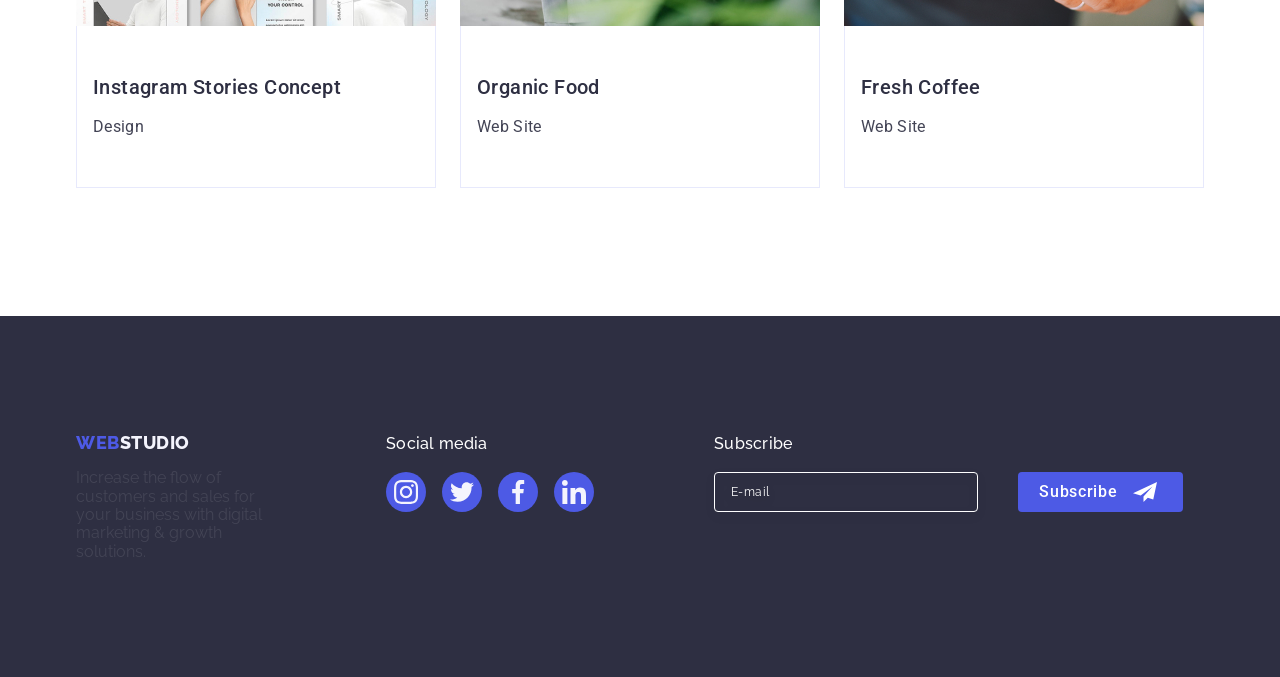
==== commit 65c24490: "." ====
--- a/portfolio.html
+++ b/portfolio.html
@@ -233,7 +233,7 @@
             Subscribe
             </p>
             <form class="sub-form">
-                <label class="sub-label" for="">
+                <label class="sub-label">
                     <input class="footer-input" name="downloud" type="email" placeholder="E-mail">
                 </label>
                 <button class="submit" type="submit">Subscribe <svg class="footer-sub-svg" width="24"
--- a/css/styles.css
+++ b/css/styles.css
@@ -585,7 +585,7 @@
     font-family: "Roboto", sans-serif;
     font-size: 16px;
     min-width: 165px;
-    font-weight: 500px;
+    font-weight: 500;
     line-height: 1.5;
     letter-spacing: 0.04em;
     color: #FFFFFF;
@@ -593,7 +593,8 @@
     background-color: #4D5AE5;
     border: none;
     border-radius: 4px;
-    margin-left: 24px;
+    margin-right: 24px;
+    margin-left: 16px;
     
 }
 
@@ -601,7 +602,7 @@
     fill: #FFFFFF;
     margin: auto;
     margin-left: 16px;
-    margin-right: 16px;
+    margin-right: 4px;
 }
 
 /*================ MODAL ===================*/
@@ -616,7 +617,7 @@
     transition-property: opacity, visibility;
     transition-duration: 250ms;
     transition-timing-function: cubic-bezier(0.4, 0, 0.2, 1);
-
+    
 }
 
 .is-hidden {
@@ -639,7 +640,65 @@
     transition-property: transform;
     transition-duration: 250ms;
     transition-timing-function: cubic-bezier(0.4, 0, 0.2, 1);
-}
+    padding: 72px 24px 24px 24px;
+}
+
+.modal-legend {
+    font-weight: 500;
+    font-size: 16px;
+    line-height: 1.5;
+    text-align: center;
+    letter-spacing: 0.02em;
+    color: var(--text-color);
+    margin: auto;
+    margin-bottom: 16px;
+}
+
+.modal-form-div {
+    margin-bottom: 8px;
+}
+
+.modal-label {
+    font-size: 12px;
+    line-height: 1.17;
+    letter-spacing: 0.04em;
+    color: var(--custom-color);
+    display: block;
+    margin-bottom: 4px;
+}
+
+.input-container-name {
+    position: relative;
+}
+
+.modal-name-input {
+    width: 100%;
+    height: 40px;
+    border: 1px solid rgba(46, 47, 66, 0.4);
+    border-radius: 4px;
+    background-color: transparent;
+    padding-left: 38px;
+    outline: transparent;
+    /* transition: border-color, 250ms, cubic-bezier(0.4, 0, 0.2, 1); */
+transition-property: background-color;
+transition-duration: 250ms;
+transition-timing-function: cubic-bezier(0.4, 0, 0.2, 1);
+}
+
+.modal-name-input:focus {
+    background-color: #4D5AE5;
+    
+}
+
+.svg-person {
+    position: absolute;
+    left: 16px;
+    top: 50%;
+    transform: translateY(-50%);
+    transition: fill, 250ms cubic-bezier(0.4, 0, 0.2, 1);
+}
+
+
 
 .modal-btn {
     position: absolute;
--- a/css/styles.css
+++ b/css/styles.css
@@ -585,7 +585,7 @@
     font-family: "Roboto", sans-serif;
     font-size: 16px;
     min-width: 165px;
-    font-weight: 500px;
+    font-weight: 500;
     line-height: 1.5;
     letter-spacing: 0.04em;
     color: #FFFFFF;
@@ -593,7 +593,8 @@
     background-color: #4D5AE5;
     border: none;
     border-radius: 4px;
-    margin-left: 24px;
+    margin-right: 24px;
+    margin-left: 16px;
     
 }
 
@@ -601,7 +602,7 @@
     fill: #FFFFFF;
     margin: auto;
     margin-left: 16px;
-    margin-right: 16px;
+    margin-right: 4px;
 }
 
 /*================ MODAL ===================*/
@@ -616,7 +617,7 @@
     transition-property: opacity, visibility;
     transition-duration: 250ms;
     transition-timing-function: cubic-bezier(0.4, 0, 0.2, 1);
-
+    
 }
 
 .is-hidden {
@@ -639,7 +640,65 @@
     transition-property: transform;
     transition-duration: 250ms;
     transition-timing-function: cubic-bezier(0.4, 0, 0.2, 1);
-}
+    padding: 72px 24px 24px 24px;
+}
+
+.modal-legend {
+    font-weight: 500;
+    font-size: 16px;
+    line-height: 1.5;
+    text-align: center;
+    letter-spacing: 0.02em;
+    color: var(--text-color);
+    margin: auto;
+    margin-bottom: 16px;
+}
+
+.modal-form-div {
+    margin-bottom: 8px;
+}
+
+.modal-label {
+    font-size: 12px;
+    line-height: 1.17;
+    letter-spacing: 0.04em;
+    color: var(--custom-color);
+    display: block;
+    margin-bottom: 4px;
+}
+
+.input-container-name {
+    position: relative;
+}
+
+.modal-name-input {
+    width: 100%;
+    height: 40px;
+    border: 1px solid rgba(46, 47, 66, 0.4);
+    border-radius: 4px;
+    background-color: transparent;
+    padding-left: 38px;
+    outline: transparent;
+    /* transition: border-color, 250ms, cubic-bezier(0.4, 0, 0.2, 1); */
+transition-property: background-color;
+transition-duration: 250ms;
+transition-timing-function: cubic-bezier(0.4, 0, 0.2, 1);
+}
+
+.modal-name-input:focus {
+    background-color: #4D5AE5;
+    
+}
+
+.svg-person {
+    position: absolute;
+    left: 16px;
+    top: 50%;
+    transform: translateY(-50%);
+    transition: fill, 250ms cubic-bezier(0.4, 0, 0.2, 1);
+}
+
+
 
 .modal-btn {
     position: absolute;
